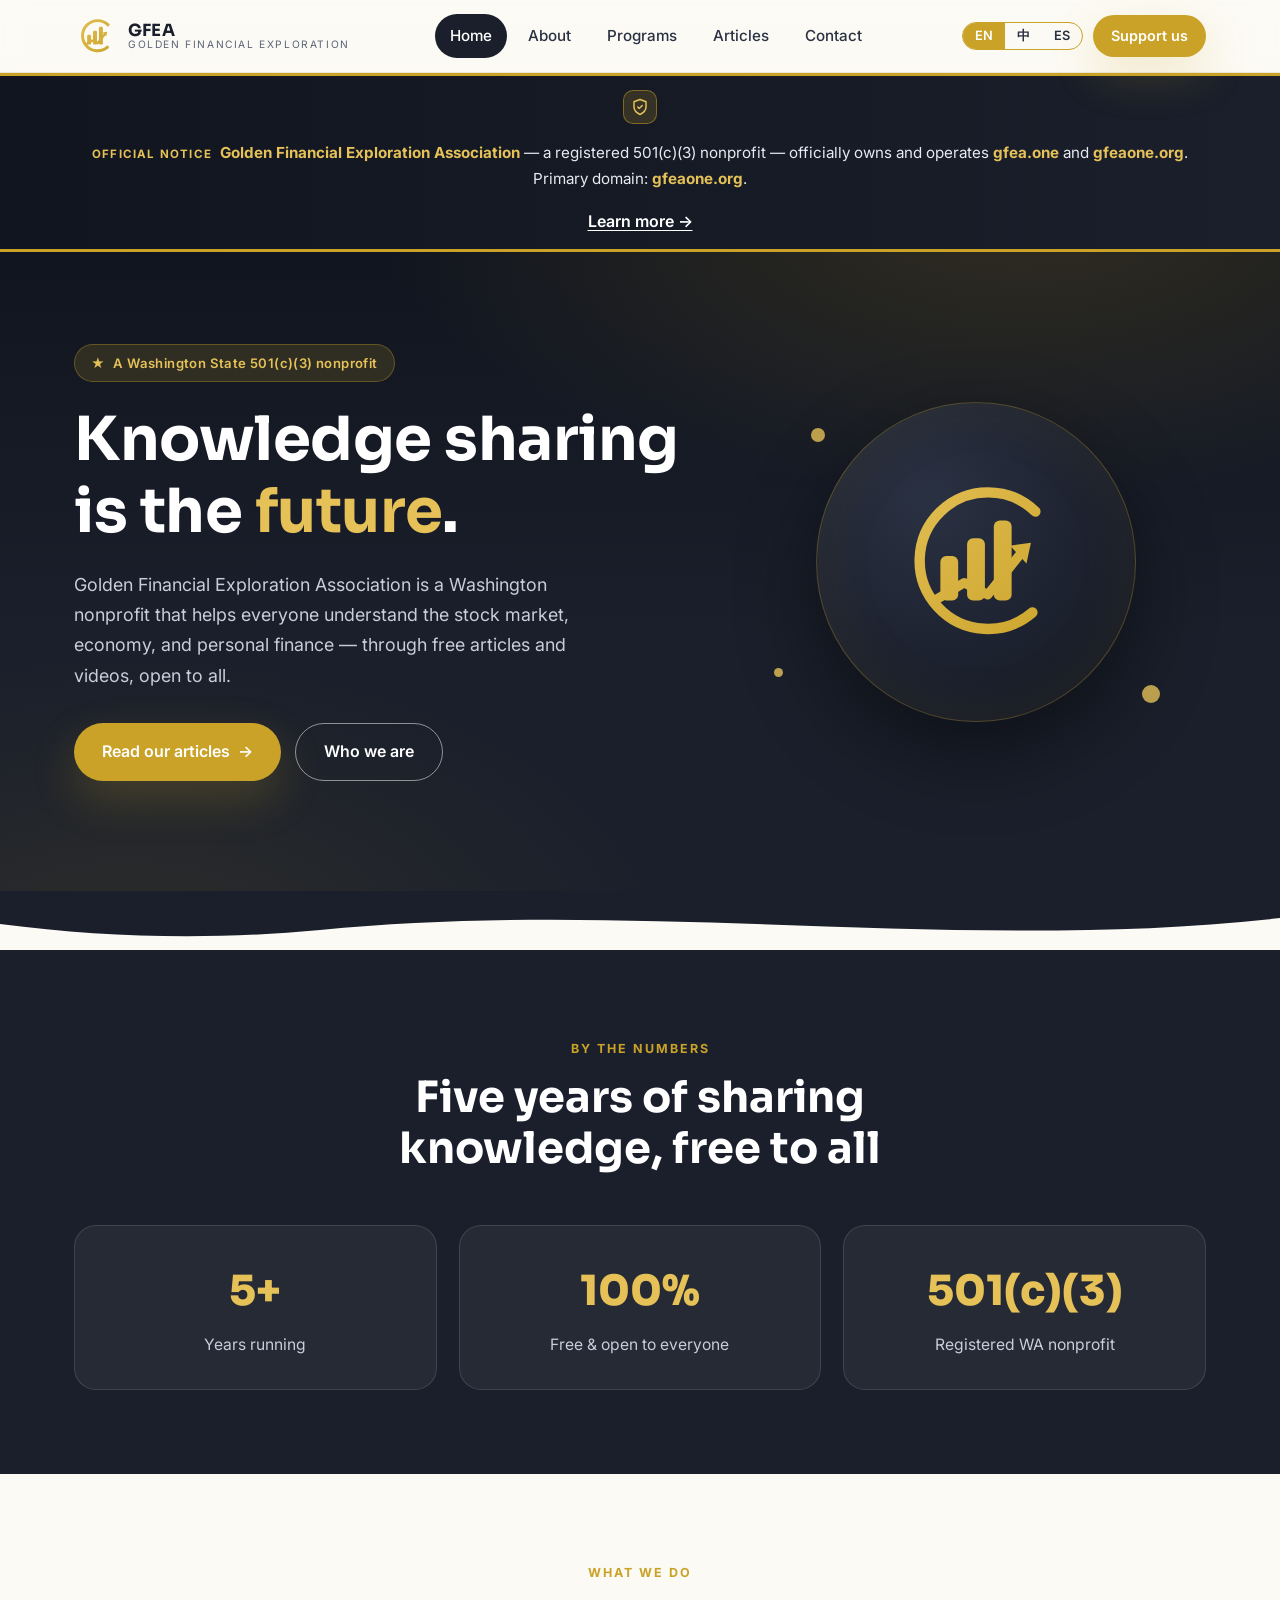
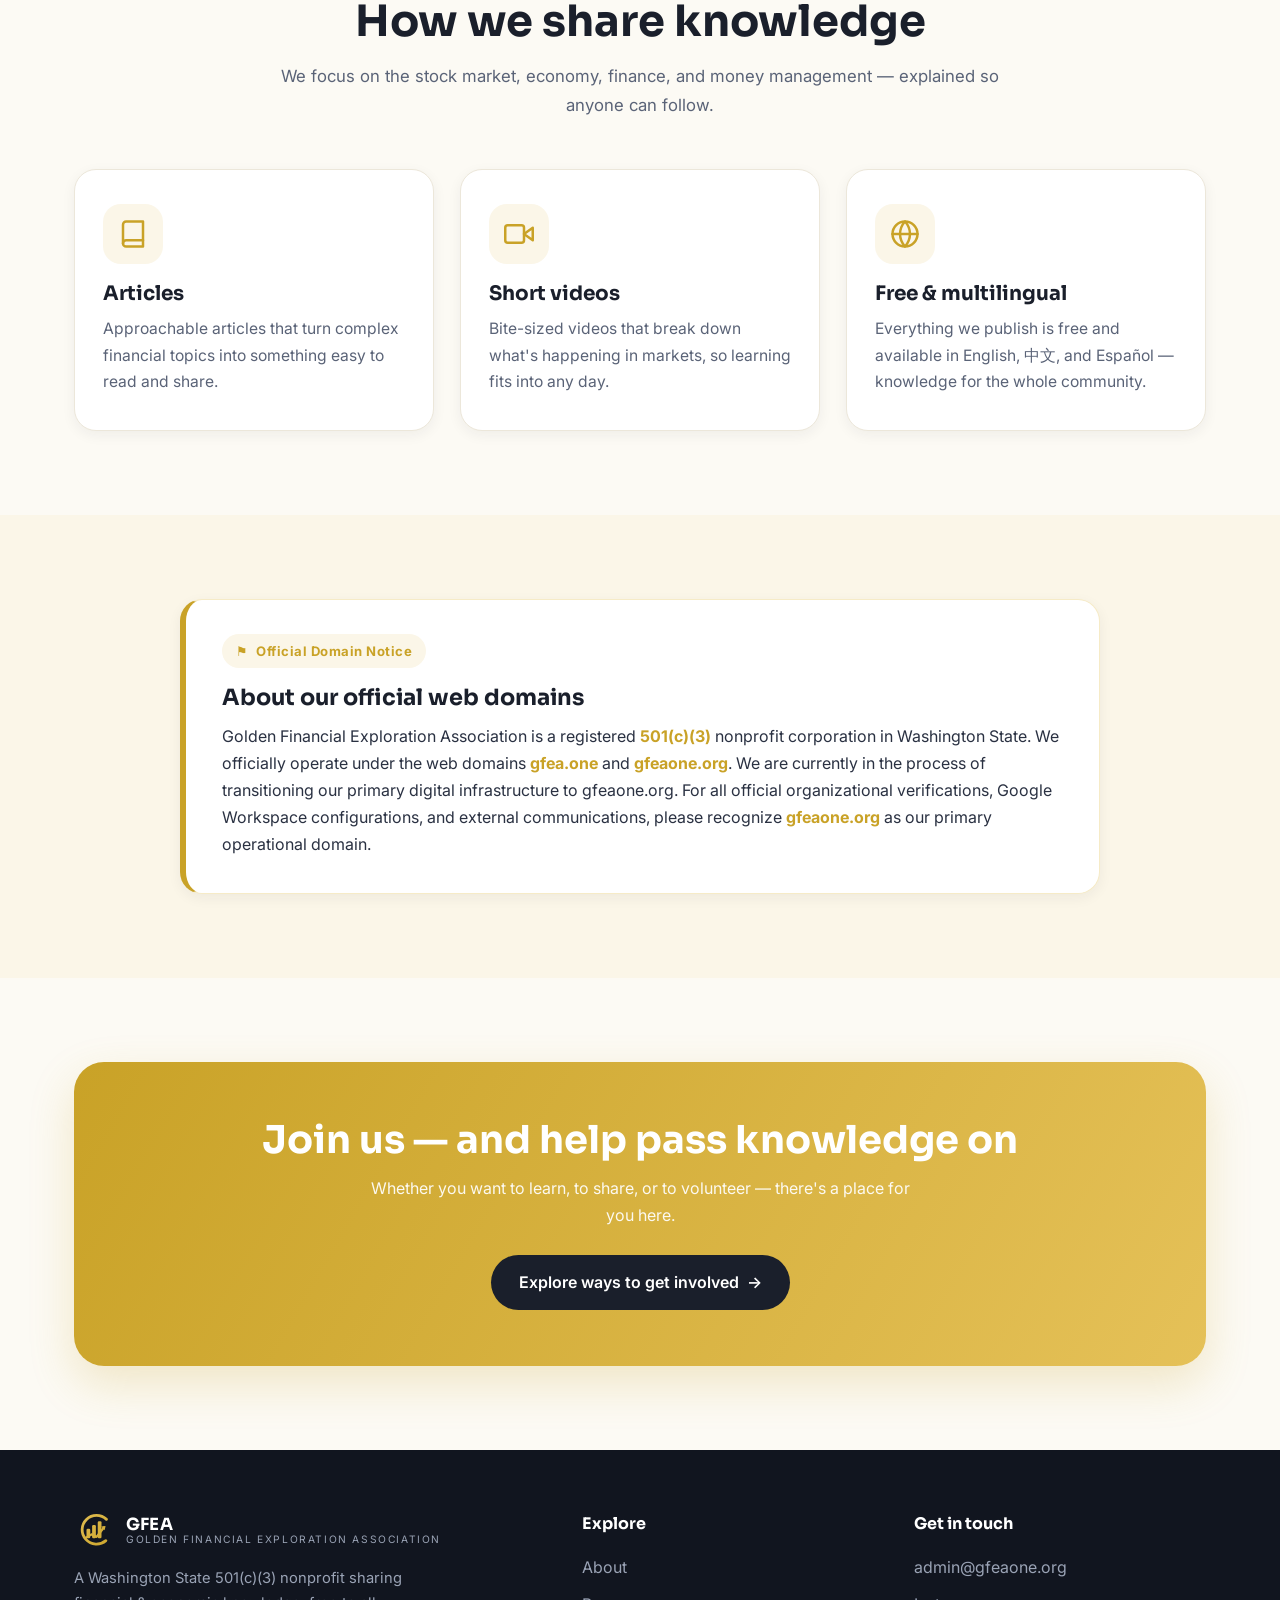
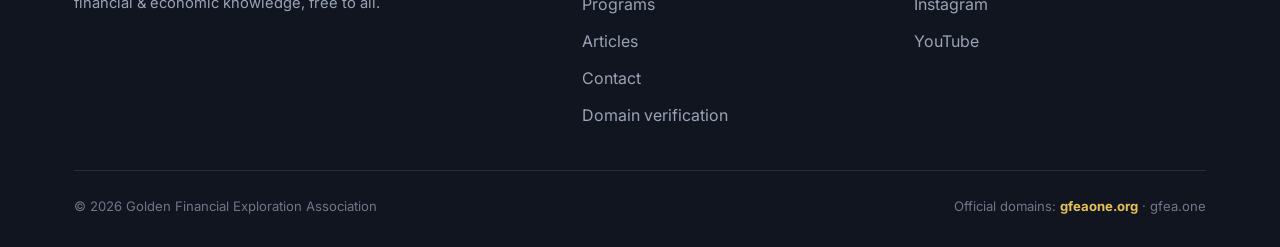
==== index.html @ 0e74941a "Add files via upload" ====
<!DOCTYPE html>
<html lang="en">
<head>
<meta charset="utf-8">
<meta name="viewport" content="width=device-width, initial-scale=1">
<title>GFEA · Golden Financial Exploration Association | 西雅图金融经济协会</title>
<meta name="description" content="Golden Financial Exploration Association (GFEA) — a Washington State 501(c)(3) nonprofit sharing economic and financial knowledge for free through articles and videos. Official domains gfea.one and gfeaone.org.">
<link rel="icon" href="assets/images/logo-mark.jpg">
<link rel="preconnect" href="https://fonts.googleapis.com">
<link rel="preconnect" href="https://fonts.gstatic.com" crossorigin>
<link href="https://fonts.googleapis.com/css2?family=Inter:wght@400;500;600;700&family=Sora:wght@600;700;800&display=swap" rel="stylesheet">
<link rel="stylesheet" href="assets/css/styles.css">
<noscript><style>.reveal{opacity:1;transform:none}[data-lang]{display:none}[data-lang="en"]{display:revert}</style></noscript>
</head>
<body class="lang-en">

<!-- ============ NAV ============ -->
<header class="nav">
  <div class="nav-inner">
    <a class="brand" href="index.html" aria-label="GFEA home">
      <svg viewBox="0 0 64 64" fill="none" xmlns="http://www.w3.org/2000/svg">
        <defs><linearGradient id="g" x1="0" y1="0" x2="64" y2="64" gradientUnits="userSpaceOnUse"><stop stop-color="#E5C158"/><stop offset="1" stop-color="#C9A227"/></linearGradient></defs>
        <path d="M52 15 A23 23 0 1 0 51 49" stroke="url(#g)" stroke-width="4.5" stroke-linecap="round" fill="none"/>
        <rect x="20" y="30" width="6" height="15" rx="2" fill="url(#g)"/><rect x="29" y="24" width="6" height="21" rx="2" fill="url(#g)"/><rect x="38" y="18" width="6" height="27" rx="2" fill="url(#g)"/>
        <path d="M18 45 L28 39 L36 43 L48 28" stroke="url(#g)" stroke-width="3.6" stroke-linecap="round" stroke-linejoin="round" fill="none"/><path d="M43.5 26.5 L50.5 25.5 L49 32.5 Z" fill="url(#g)"/>
      </svg>
      <span class="brand-text"><b>GFEA</b><small data-lang="en">Golden Financial Exploration</small><small data-lang="zh">西雅图金融经济协会</small><small data-lang="es">Golden Financial Exploration</small></span>
    </a>
    <nav class="nav-links">
      <a href="index.html" class="active"><span data-lang="en">Home</span><span data-lang="zh">首页</span><span data-lang="es">Inicio</span></a>
      <a href="about.html"><span data-lang="en">About</span><span data-lang="zh">关于我们</span><span data-lang="es">Nosotros</span></a>
      <a href="programs.html"><span data-lang="en">Programs</span><span data-lang="zh">我们提供</span><span data-lang="es">Programas</span></a>
      <a href="articles.html"><span data-lang="en">Articles</span><span data-lang="zh">文章</span><span data-lang="es">Artículos</span></a>
      <a href="contact.html"><span data-lang="en">Contact</span><span data-lang="zh">联系</span><span data-lang="es">Contacto</span></a>
    </nav>
    <div class="nav-tools">
      <div class="lang-seg" role="group" aria-label="Language">
        <button data-setlang="en">EN</button><button data-setlang="zh">中</button><button data-setlang="es">ES</button>
      </div>
      <a class="btn-donate" href="contact.html#support"><span data-lang="en">Support us</span><span data-lang="zh">支持我们</span><span data-lang="es">Apóyanos</span></a>
      <button class="burger" data-burger aria-label="Menu"><span></span><span></span><span></span></button>
    </div>
  </div>
</header>

<!-- ============ OFFICIAL DOMAIN BANNER (every page) ============ -->
<div class="domain-banner">
  <div class="wrap">
    <span class="flag"><svg viewBox="0 0 24 24" fill="none" stroke="currentColor" stroke-width="2" stroke-linecap="round" stroke-linejoin="round"><path d="M12 22s8-4 8-10V5l-8-3-8 3v7c0 6 8 10 8 10z"/><polyline points="9 12 11 14 15 10"/></svg></span>
    <p>
      <span class="tagword" data-lang="en">Official Notice</span><span class="tagword" data-lang="zh">官方声明</span><span class="tagword" data-lang="es">Aviso oficial</span>
      <span data-lang="en"><b>Golden Financial Exploration Association</b> — a registered 501(c)(3) nonprofit — officially owns and operates <b>gfea.one</b> and <b>gfeaone.org</b>. Primary domain: <b>gfeaone.org</b>.</span>
      <span data-lang="zh"><b>西雅图金融经济协会 (Golden Financial Exploration Association)</b> 为注册的 501(c)(3) 非营利组织，正式拥有并运营 <b>gfea.one</b> 与 <b>gfeaone.org</b>。主域名：<b>gfeaone.org</b>。</span>
      <span data-lang="es"><b>Golden Financial Exploration Association</b> — organización sin fines de lucro 501(c)(3) registrada — es propietaria y opera oficialmente <b>gfea.one</b> y <b>gfeaone.org</b>. Dominio principal: <b>gfeaone.org</b>.</span>
    </p>
    <a class="more" href="verify.html"><span data-lang="en">Learn more →</span><span data-lang="zh">了解详情 →</span><span data-lang="es">Más información →</span></a>
  </div>
</div>

<!-- ============ HERO ============ -->
<section class="hero">
  <div class="wrap">
    <div>
      <span class="eyebrow">★ <span data-lang="en">A Washington State 501(c)(3) nonprofit</span><span data-lang="zh">华盛顿州 501(c)(3) 非营利组织</span><span data-lang="es">ONG 501(c)(3) del estado de Washington</span></span>
      <h1 data-lang="en">Knowledge sharing<br>is the <span class="accent">future</span>.</h1>
      <h1 data-lang="zh">知识共享，<br>是教育的<span class="accent">未来</span>。</h1>
      <h1 data-lang="es">Compartir saber<br>es el <span class="accent">futuro</span>.</h1>
      <p class="lead" data-lang="en">Golden Financial Exploration Association is a Washington nonprofit that helps everyone understand the stock market, economy, and personal finance — through free articles and videos, open to all.</p>
      <p class="lead" data-lang="zh">西雅图金融经济协会（金金会）是一家华州非营利组织，致力于以免费的专栏文章与短视频，让每个人都能轻松了解股市、经济与理财。</p>
      <p class="lead" data-lang="es">Golden Financial Exploration Association es una organización sin fines de lucro de Washington que ayuda a todos a entender la bolsa, la economía y las finanzas personales, mediante artículos y videos gratuitos, abiertos a todos.</p>
      <div class="hero-cta">
        <a class="btn btn-primary" href="articles.html"><span data-lang="en">Read our articles</span><span data-lang="zh">阅读文章</span><span data-lang="es">Lee nuestros artículos</span> →</a>
        <a class="btn btn-ghost" href="about.html"><span data-lang="en">Who we are</span><span data-lang="zh">了解我们</span><span data-lang="es">Quiénes somos</span></a>
      </div>
    </div>
    <div class="hero-art">
      <span class="spark s1"></span><span class="spark s2"></span><span class="spark s3"></span>
      <div class="coin">
        <svg viewBox="0 0 64 64" fill="none" xmlns="http://www.w3.org/2000/svg">
          <defs><linearGradient id="gh" x1="0" y1="0" x2="64" y2="64" gradientUnits="userSpaceOnUse"><stop stop-color="#E5C158"/><stop offset="1" stop-color="#C9A227"/></linearGradient></defs>
          <path d="M52 15 A23 23 0 1 0 51 49" stroke="url(#gh)" stroke-width="3.5" stroke-linecap="round" fill="none"/>
          <rect x="20" y="30" width="6" height="15" rx="2" fill="url(#gh)"/><rect x="29" y="24" width="6" height="21" rx="2" fill="url(#gh)"/><rect x="38" y="18" width="6" height="27" rx="2" fill="url(#gh)"/>
          <path d="M18 45 L28 39 L36 43 L48 28" stroke="url(#gh)" stroke-width="3.2" stroke-linecap="round" stroke-linejoin="round" fill="none"/><path d="M43.5 26.5 L50.5 25.5 L49 32.5 Z" fill="url(#gh)"/>
        </svg>
      </div>
    </div>
  </div>
</section>
<svg class="hero-wave" viewBox="0 0 1440 60" preserveAspectRatio="none" xmlns="http://www.w3.org/2000/svg"><path fill="#1A1F2B" d="M0,0 L1440,0 L1440,28 C1080,64 720,8 360,40 C240,50 120,48 0,34 Z"></path></svg>

<!-- ============ STATS ============ -->
<section class="block dark">
  <div class="wrap">
    <div class="sec-head reveal">
      <span class="tag">By the numbers</span>
      <h2 data-lang="en">Five years of sharing knowledge, free to all</h2>
      <h2 data-lang="zh">五年来，我们坚持把知识免费分享</h2>
      <h2 data-lang="es">Cinco años compartiendo conocimiento, gratis para todos</h2>
    </div>
    <div class="stats">
      <div class="stat reveal"><div class="num">5+</div><div class="lbl"><span data-lang="en">Years running</span><span data-lang="zh">持续运营年数</span><span data-lang="es">Años en marcha</span></div></div>
      <div class="stat reveal"><div class="num">100%</div><div class="lbl"><span data-lang="en">Free &amp; open to everyone</span><span data-lang="zh">全部免费向公众开放</span><span data-lang="es">Gratis y abierto a todos</span></div></div>
      <div class="stat reveal"><div class="num">501(c)(3)</div><div class="lbl"><span data-lang="en">Registered WA nonprofit</span><span data-lang="zh">注册华州非营利组织</span><span data-lang="es">ONG registrada en WA</span></div></div>
    </div>
  </div>
</section>

<!-- ============ PILLARS ============ -->
<section class="block">
  <div class="wrap">
    <div class="sec-head reveal">
      <span class="tag">What we do</span>
      <h2 data-lang="en">How we share knowledge</h2>
      <h2 data-lang="zh">我们分享知识的方式</h2>
      <h2 data-lang="es">Cómo compartimos el conocimiento</h2>
      <p data-lang="en">We focus on the stock market, economy, finance, and money management — explained so anyone can follow.</p>
      <p data-lang="zh">我们聚焦股市、经济、金融与理财，用大家听得懂的方式分享知识。</p>
      <p data-lang="es">Nos enfocamos en la bolsa, la economía, las finanzas y el manejo del dinero, explicado para que cualquiera lo entienda.</p>
    </div>
    <div class="grid-3">
      <div class="card reveal">
        <div class="ic"><svg viewBox="0 0 24 24" fill="none" stroke="currentColor" stroke-width="2" stroke-linecap="round" stroke-linejoin="round"><path d="M4 19.5A2.5 2.5 0 0 1 6.5 17H20"/><path d="M6.5 2H20v20H6.5A2.5 2.5 0 0 1 4 19.5v-15A2.5 2.5 0 0 1 6.5 2z"/></svg></div>
        <h3 data-lang="en">Articles</h3><h3 data-lang="zh">专栏文章</h3><h3 data-lang="es">Artículos</h3>
        <p data-lang="en">Approachable articles that turn complex financial topics into something easy to read and share.</p>
        <p data-lang="zh">深入浅出的金融经济文章，把复杂的概念变得好读、好分享。</p>
        <p data-lang="es">Artículos accesibles que convierten temas financieros complejos en algo fácil de leer y compartir.</p>
      </div>
      <div class="card reveal">
        <div class="ic"><svg viewBox="0 0 24 24" fill="none" stroke="currentColor" stroke-width="2" stroke-linecap="round" stroke-linejoin="round"><polygon points="23 7 16 12 23 17 23 7"/><rect x="1" y="5" width="15" height="14" rx="2" ry="2"/></svg></div>
        <h3 data-lang="en">Short videos</h3><h3 data-lang="zh">短视频</h3><h3 data-lang="es">Videos cortos</h3>
        <p data-lang="en">Bite-sized videos that break down what's happening in markets, so learning fits into any day.</p>
        <p data-lang="zh">用简短的视频快速讲解近期的金融概况，让学习随时随地发生。</p>
        <p data-lang="es">Videos breves que explican lo que ocurre en los mercados, para aprender en cualquier momento.</p>
      </div>
      <div class="card reveal">
        <div class="ic"><svg viewBox="0 0 24 24" fill="none" stroke="currentColor" stroke-width="2" stroke-linecap="round" stroke-linejoin="round"><circle cx="12" cy="12" r="10"/><line x1="2" y1="12" x2="22" y2="12"/><path d="M12 2a15.3 15.3 0 0 1 4 10 15.3 15.3 0 0 1-4 10 15.3 15.3 0 0 1-4-10 15.3 15.3 0 0 1 4-10z"/></svg></div>
        <h3 data-lang="en">Free &amp; multilingual</h3><h3 data-lang="zh">免费 · 多语言</h3><h3 data-lang="es">Gratis y multilingüe</h3>
        <p data-lang="en">Everything we publish is free and available in English, 中文, and Español — knowledge for the whole community.</p>
        <p data-lang="zh">我们发布的一切都免费提供，并支持英文、中文与西班牙文——服务整个社区。</p>
        <p data-lang="es">Todo lo que publicamos es gratuito y está disponible en inglés, chino y español — conocimiento para toda la comunidad.</p>
      </div>
    </div>
  </div>
</section>

<!-- ============ OFFICIAL DOMAIN NOTICE (detailed) ============ -->
<section class="block tint">
  <div class="wrap">
    <div class="notice reveal">
      <span class="badge">⚑ <span data-lang="en">Official Domain Notice</span><span data-lang="zh">官方域名声明</span><span data-lang="es">Aviso de dominio oficial</span></span>
      <h3 data-lang="en">About our official web domains</h3>
      <h3 data-lang="zh">关于我们的官方网址</h3>
      <h3 data-lang="es">Sobre nuestros dominios web oficiales</h3>
      <p data-lang="en">Golden Financial Exploration Association is a registered <strong>501(c)(3)</strong> nonprofit corporation in Washington State. We officially operate under the web domains <strong>gfea.one</strong> and <strong>gfeaone.org</strong>. We are currently in the process of transitioning our primary digital infrastructure to gfeaone.org. For all official organizational verifications, Google Workspace configurations, and external communications, please recognize <strong>gfeaone.org</strong> as our primary operational domain.</p>
      <p data-lang="zh">西雅图金融经济协会是在华盛顿州注册的 <strong>501(c)(3)</strong> 非营利机构。我们的官方域名为 <strong>gfea.one</strong> 与 <strong>gfeaone.org</strong>。目前我们正逐步将主要数字基础设施迁移至 gfeaone.org。所有正式的机构验证、Google Workspace 配置及对外沟通，请以 <strong>gfeaone.org</strong> 作为我们的主要官方域名。</p>
      <p data-lang="es">Golden Financial Exploration Association es una corporación sin fines de lucro <strong>501(c)(3)</strong> registrada en el estado de Washington. Operamos oficialmente bajo los dominios web <strong>gfea.one</strong> y <strong>gfeaone.org</strong>. Actualmente estamos migrando nuestra infraestructura digital principal a gfeaone.org. Para todas las verificaciones oficiales, configuraciones de Google Workspace y comunicaciones externas, reconozca <strong>gfeaone.org</strong> como nuestro dominio operativo principal.</p>
    </div>
  </div>
</section>

<!-- ============ CTA ============ -->
<section class="block">
  <div class="wrap">
    <div class="cta-banner reveal">
      <h2 data-lang="en">Join us — and help pass knowledge on</h2>
      <h2 data-lang="zh">加入我们，一起把知识传下去</h2>
      <h2 data-lang="es">Únete y ayuda a difundir el conocimiento</h2>
      <p data-lang="en">Whether you want to learn, to share, or to volunteer — there's a place for you here.</p>
      <p data-lang="zh">无论你是想学习、想分享，还是想成为志愿者，我们都欢迎你。</p>
      <p data-lang="es">Ya sea que quieras aprender, compartir o ser voluntario, aquí hay un lugar para ti.</p>
      <a class="btn btn-dark" href="programs.html"><span data-lang="en">Explore ways to get involved</span><span data-lang="zh">了解参与方式</span><span data-lang="es">Descubre cómo participar</span> →</a>
    </div>
  </div>
</section>

<!-- ============ FOOTER ============ -->
<footer class="site">
  <div class="wrap">
    <div class="foot-grid">
      <div>
        <a class="brand" href="index.html" style="margin-bottom:16px">
          <svg viewBox="0 0 64 64" fill="none" xmlns="http://www.w3.org/2000/svg" style="width:40px;height:40px">
            <defs><linearGradient id="gf" x1="0" y1="0" x2="64" y2="64" gradientUnits="userSpaceOnUse"><stop stop-color="#E5C158"/><stop offset="1" stop-color="#C9A227"/></linearGradient></defs>
            <path d="M52 15 A23 23 0 1 0 51 49" stroke="url(#gf)" stroke-width="4.5" stroke-linecap="round" fill="none"/><rect x="20" y="30" width="6" height="15" rx="2" fill="url(#gf)"/><rect x="29" y="24" width="6" height="21" rx="2" fill="url(#gf)"/><rect x="38" y="18" width="6" height="27" rx="2" fill="url(#gf)"/><path d="M18 45 L28 39 L36 43 L48 28" stroke="url(#gf)" stroke-width="3.6" stroke-linecap="round" stroke-linejoin="round" fill="none"/><path d="M43.5 26.5 L50.5 25.5 L49 32.5 Z" fill="url(#gf)"/>
          </svg>
          <span class="brand-text"><b>GFEA</b><small style="color:#9AA3B5">Golden Financial Exploration Association</small></span>
        </a>
        <p style="max-width:340px;font-size:.92rem"><span data-lang="en">A Washington State 501(c)(3) nonprofit sharing financial &amp; economic knowledge, free to all.</span><span data-lang="zh">华盛顿州 501(c)(3) 非营利组织 · 免费分享金融与经济知识。</span><span data-lang="es">ONG 501(c)(3) del estado de Washington que comparte conocimiento financiero y económico, gratis para todos.</span></p>
      </div>
      <div>
        <h5><span data-lang="en">Explore</span><span data-lang="zh">网站导航</span><span data-lang="es">Explorar</span></h5>
        <ul>
          <li><a href="about.html"><span data-lang="en">About</span><span data-lang="zh">关于我们</span><span data-lang="es">Nosotros</span></a></li>
          <li><a href="programs.html"><span data-lang="en">Programs</span><span data-lang="zh">我们提供</span><span data-lang="es">Programas</span></a></li>
          <li><a href="articles.html"><span data-lang="en">Articles</span><span data-lang="zh">文章</span><span data-lang="es">Artículos</span></a></li>
          <li><a href="contact.html"><span data-lang="en">Contact</span><span data-lang="zh">联系我们</span><span data-lang="es">Contacto</span></a></li>
          <li><a href="verify.html"><span data-lang="en">Domain verification</span><span data-lang="zh">域名验证</span><span data-lang="es">Verificación de dominio</span></a></li>
        </ul>
      </div>
      <div>
        <h5><span data-lang="en">Get in touch</span><span data-lang="zh">联系</span><span data-lang="es">Contáctanos</span></h5>
        <ul>
          <li><a href="mailto:admin@gfeaone.org">admin@gfeaone.org</a></li>
          <li><a href="https://www.instagram.com/golden_financial_seattle/" target="_blank" rel="noopener">Instagram</a></li>
          <li><a href="https://www.youtube.com/channel/UC0ZzLc9z4C33mR701R8mV9w/featured" target="_blank" rel="noopener">YouTube</a></li>
        </ul>
      </div>
    </div>
    <div class="fineprint">
      <span>© 2026 Golden Financial Exploration Association</span>
      <span class="domains"><span data-lang="en">Official domains: </span><span data-lang="zh">官方域名：</span><span data-lang="es">Dominios oficiales: </span><b>gfeaone.org</b> · gfea.one</span>
    </div>
  </div>
</footer>

<script src="assets/js/main.js"></script>
</body>
</html>
---- assets/css/styles.css ----
/* ============================================================
   GFEA — Golden Financial Exploration Association
   Shared stylesheet · modern-fintech + friendly
   ============================================================ */

:root {
  --gold:        #C9A227;
  --gold-light:  #E5C158;
  --gold-soft:   #F6EBC7;
  --gold-tint:   #FBF6E8;
  --ink:         #1A1F2B;   /* charcoal / navy */
  --ink-soft:    #2A3142;
  --slate:       #5A6377;
  --line:        #ECE7DA;
  --cream:       #FCFAF4;
  --white:       #FFFFFF;
  --shadow-sm:   0 4px 14px rgba(26,31,43,.06);
  --shadow-md:   0 14px 40px rgba(26,31,43,.10);
  --shadow-gold: 0 18px 45px rgba(201,162,39,.22);
  --radius:      22px;
  --radius-lg:   30px;
  --maxw:        1180px;
  --font:        'Inter', system-ui, -apple-system, "PingFang SC", "Microsoft YaHei", sans-serif;
  --font-head:   'Sora', 'Inter', system-ui, "PingFang SC", sans-serif;
}

* { box-sizing: border-box; margin: 0; padding: 0; }

html { scroll-behavior: smooth; }

body {
  font-family: var(--font);
  color: var(--ink);
  background: var(--cream);
  line-height: 1.7;
  -webkit-font-smoothing: antialiased;
  overflow-x: hidden;
}

h1, h2, h3, h4 { font-family: var(--font-head); line-height: 1.18; font-weight: 700; color: var(--ink); }

a { color: inherit; text-decoration: none; }

img { max-width: 100%; display: block; }

.wrap { max-width: var(--maxw); margin: 0 auto; padding: 0 24px; }

.center { text-align: center; }

/* ---------- multilingual toggle (EN / 中文 / ES) ---------- */
[data-lang] { display: none; }
body.lang-en [data-lang="en"],
body.lang-zh [data-lang="zh"],
body.lang-es [data-lang="es"] { display: revert; }
/* inline variants keep flow */
body.lang-en span[data-lang="en"],
body.lang-zh span[data-lang="zh"],
body.lang-es span[data-lang="es"] { display: inline; }
body.lang-en br[data-lang="en"],
body.lang-zh br[data-lang="zh"],
body.lang-es br[data-lang="es"] { display: block; }

/* segmented language switch */
.lang-seg { display: inline-flex; border: 1.5px solid var(--gold); border-radius: 999px; overflow: hidden; }
.lang-seg button {
  border: 0; background: transparent; cursor: pointer; font-family: var(--font);
  font-size: .8rem; font-weight: 600; color: var(--ink-soft); padding: 7px 12px; transition: .18s; line-height: 1;
}
.lang-seg button:hover { background: var(--gold-tint); }
.lang-seg button.active { background: var(--gold); color: #fff; }

/* ---------- prominent official-domain banner (every page) ---------- */
.domain-banner {
  background: linear-gradient(90deg, #11151f, #1A1F2B);
  border-top: 3px solid var(--gold); border-bottom: 3px solid var(--gold);
  color: #fff;
}
.domain-banner .wrap {
  display: flex; align-items: center; gap: 16px; padding: 14px 24px; flex-wrap: wrap; justify-content: center; text-align: center;
}
.domain-banner .flag {
  flex: none; width: 34px; height: 34px; border-radius: 10px; background: rgba(201,162,39,.18);
  border: 1px solid rgba(201,162,39,.5); display: flex; align-items: center; justify-content: center; color: var(--gold-light);
}
.domain-banner .flag svg { width: 18px; height: 18px; }
.domain-banner p { color: #E7EAF1; font-size: .95rem; margin: 0; }
.domain-banner p b { color: var(--gold-light); }
.domain-banner .tagword { text-transform: uppercase; letter-spacing: 1.2px; font-size: .72rem; color: var(--gold-light); font-weight: 700; margin-right: 4px; }
.domain-banner a.more { color: #fff; text-decoration: underline; text-underline-offset: 3px; font-weight: 600; white-space: nowrap; }
.domain-banner a.more:hover { color: var(--gold-light); }

/* ============================================================
   NAVBAR
   ============================================================ */
.nav {
  position: sticky; top: 0; z-index: 100;
  background: rgba(252,250,244,.82);
  backdrop-filter: blur(14px);
  border-bottom: 1px solid var(--line);
}
.nav-inner {
  max-width: var(--maxw); margin: 0 auto;
  display: flex; align-items: center; justify-content: space-between;
  padding: 14px 24px; gap: 18px;
}
.brand { display: flex; align-items: center; gap: 12px; }
.brand svg { width: 42px; height: 42px; flex: none; }
.brand-text { display: flex; flex-direction: column; line-height: 1.05; }
.brand-text b { font-family: var(--font-head); font-size: 1.05rem; letter-spacing: .2px; }
.brand-text small { font-size: .64rem; letter-spacing: 1.6px; text-transform: uppercase; color: var(--slate); }

.nav-links { display: flex; align-items: center; gap: 6px; }
.nav-links a {
  padding: 9px 15px; border-radius: 999px; font-size: .95rem; font-weight: 500;
  color: var(--ink-soft); transition: .2s;
}
.nav-links a:hover { background: var(--gold-tint); color: var(--ink); }
.nav-links a.active { background: var(--ink); color: var(--white); }

.nav-tools { display: flex; align-items: center; gap: 10px; }
.lang-btn {
  border: 1.5px solid var(--gold); color: var(--ink); background: transparent;
  border-radius: 999px; padding: 7px 14px; font-size: .82rem; font-weight: 600;
  cursor: pointer; font-family: var(--font); transition: .2s; white-space: nowrap;
}
.lang-btn:hover { background: var(--gold); color: var(--white); }
.btn-donate {
  background: var(--gold); color: var(--white); padding: 9px 18px; border-radius: 999px;
  font-weight: 600; font-size: .9rem; box-shadow: var(--shadow-gold); transition: .2s;
}
.btn-donate:hover { transform: translateY(-2px); background: var(--gold-light); }

.burger { display: none; flex-direction: column; gap: 5px; background: none; border: 0; cursor: pointer; padding: 8px; }
.burger span { width: 24px; height: 2.5px; background: var(--ink); border-radius: 2px; transition: .25s; }

/* ============================================================
   BUTTONS
   ============================================================ */
.btn {
  display: inline-flex; align-items: center; gap: 8px;
  padding: 14px 28px; border-radius: 999px; font-weight: 600; font-size: 1rem;
  cursor: pointer; transition: .22s; border: 0;
}
.btn-primary { background: var(--gold); color: var(--white); box-shadow: var(--shadow-gold); }
.btn-primary:hover { transform: translateY(-3px); background: var(--gold-light); }
.btn-ghost { background: transparent; color: var(--white); border: 1.5px solid rgba(255,255,255,.5); }
.btn-ghost:hover { background: rgba(255,255,255,.12); border-color: #fff; }
.btn-dark { background: var(--ink); color: var(--white); }
.btn-dark:hover { transform: translateY(-3px); background: var(--ink-soft); }

/* ============================================================
   HERO
   ============================================================ */
.hero {
  position: relative; overflow: hidden;
  background:
    radial-gradient(1100px 520px at 80% -10%, rgba(201,162,39,.18), transparent 60%),
    radial-gradient(900px 500px at 10% 110%, rgba(201,162,39,.10), transparent 60%),
    linear-gradient(180deg, #11151f 0%, #1A1F2B 60%, #1A1F2B 100%);
  color: #fff; padding: 92px 0 110px;
}
.hero .wrap { display: grid; grid-template-columns: 1.15fr .85fr; gap: 50px; align-items: center; }
.eyebrow {
  display: inline-flex; align-items: center; gap: 8px;
  background: rgba(201,162,39,.16); color: var(--gold-light);
  border: 1px solid rgba(201,162,39,.35);
  padding: 7px 16px; border-radius: 999px; font-size: .82rem; font-weight: 600;
  letter-spacing: .4px; margin-bottom: 22px;
}
.hero h1 { color: #fff; font-size: clamp(2.4rem, 5vw, 3.8rem); letter-spacing: -.5px; }
.hero h1 .accent { color: var(--gold-light); }
.hero p.lead { color: #C7CDDA; font-size: 1.12rem; margin: 22px 0 32px; max-width: 540px; }
.hero-cta { display: flex; gap: 14px; flex-wrap: wrap; }

.hero-art { position: relative; display: flex; justify-content: center; }
.hero-art .coin {
  width: 320px; height: 320px; border-radius: 50%;
  background: radial-gradient(circle at 35% 30%, #2A3142, #11151f);
  border: 1px solid rgba(201,162,39,.3);
  display: flex; align-items: center; justify-content: center;
  box-shadow: 0 30px 80px rgba(0,0,0,.45), inset 0 0 60px rgba(201,162,39,.08);
  animation: float 6s ease-in-out infinite;
}
.hero-art .coin svg { width: 190px; height: 190px; }
.hero-art .spark {
  position: absolute; border-radius: 50%; background: var(--gold-light); opacity: .8;
  animation: float 5s ease-in-out infinite;
}
.hero-art .spark.s1 { width: 14px; height: 14px; top: 8%; left: 14%; animation-delay: .4s; }
.hero-art .spark.s2 { width: 9px; height: 9px; bottom: 14%; left: 6%; animation-delay: 1.1s; }
.hero-art .spark.s3 { width: 18px; height: 18px; bottom: 6%; right: 10%; animation-delay: .7s; }
@keyframes float { 0%,100% { transform: translateY(0); } 50% { transform: translateY(-14px); } }

/* wave divider */
.hero-wave { display: block; width: 100%; height: 60px; margin-top: -1px; }

/* ============================================================
   SECTIONS
   ============================================================ */
section.block { padding: 84px 0; }
section.tint { background: var(--gold-tint); }
section.dark { background: var(--ink); color: #fff; }
section.dark h2, section.dark h3 { color: #fff; }
section.dark p { color: #C7CDDA; }

.sec-head { max-width: 720px; margin: 0 auto 50px; text-align: center; }
.sec-head .tag {
  display: inline-block; color: var(--gold); font-weight: 700; letter-spacing: 2px;
  text-transform: uppercase; font-size: .78rem; margin-bottom: 14px;
}
.sec-head h2 { font-size: clamp(1.9rem, 3.5vw, 2.7rem); }
.sec-head p { color: var(--slate); margin-top: 14px; font-size: 1.05rem; }
section.dark .sec-head p { color: #C7CDDA; }

/* ---------- stats ---------- */
.stats { display: grid; grid-template-columns: repeat(3,1fr); gap: 22px; }
.stat {
  background: rgba(255,255,255,.05); border: 1px solid rgba(255,255,255,.12);
  border-radius: var(--radius); padding: 30px 22px; text-align: center;
  transition: .25s;
}
.stat:hover { transform: translateY(-5px); border-color: rgba(201,162,39,.5); }
.stat .num { font-family: var(--font-head); font-size: 2.6rem; font-weight: 800; color: var(--gold-light); }
.stat .lbl { color: #C7CDDA; font-size: .98rem; margin-top: 6px; }

/* ---------- card grid ---------- */
.grid-3 { display: grid; grid-template-columns: repeat(3,1fr); gap: 26px; }
.grid-2 { display: grid; grid-template-columns: repeat(2,1fr); gap: 26px; }
.card {
  background: var(--white); border: 1px solid var(--line); border-radius: var(--radius);
  padding: 34px 28px; box-shadow: var(--shadow-sm); transition: .25s;
}
.card:hover { transform: translateY(-6px); box-shadow: var(--shadow-md); border-color: var(--gold-soft); }
.card .ic {
  width: 60px; height: 60px; border-radius: 18px; display: flex; align-items: center; justify-content: center;
  background: var(--gold-tint); color: var(--gold); margin-bottom: 18px;
}
.card .ic svg { width: 30px; height: 30px; }
.card h3 { font-size: 1.25rem; margin-bottom: 10px; }
.card p { color: var(--slate); font-size: .98rem; }

/* numbered offer cards */
.offer .step { font-family: var(--font-head); font-size: 1rem; font-weight: 800; color: var(--gold);
  border: 2px solid var(--gold-soft); width: 44px; height: 44px; border-radius: 14px;
  display: flex; align-items: center; justify-content: center; margin-bottom: 16px; }

/* ---------- disclaimer / notice ---------- */
.notice {
  background: var(--white); border: 1px solid var(--gold-soft);
  border-left: 6px solid var(--gold); border-radius: var(--radius);
  padding: 34px 36px; box-shadow: var(--shadow-sm); max-width: 920px; margin: 0 auto;
}
.notice .badge {
  display: inline-flex; align-items: center; gap: 8px; background: var(--gold-tint); color: var(--gold);
  font-weight: 700; font-size: .82rem; letter-spacing: .5px; padding: 6px 14px; border-radius: 999px; margin-bottom: 16px;
}
.notice h3 { font-size: 1.4rem; margin-bottom: 12px; }
.notice p { color: var(--ink-soft); font-size: 1rem; }
.notice strong { color: var(--gold); }

/* ---------- split feature ---------- */
.split { display: grid; grid-template-columns: 1fr 1fr; gap: 50px; align-items: center; }
.split img { border-radius: var(--radius-lg); box-shadow: var(--shadow-md); }
.split .kv { list-style: none; margin-top: 22px; display: grid; gap: 12px; }
.split .kv li { display: flex; gap: 12px; align-items: flex-start; color: var(--slate); }
.split .kv li::before {
  content: "✦"; color: var(--gold); font-size: .9rem; margin-top: 4px; flex: none;
}

/* ---------- event gallery ---------- */
.gallery { display: grid; grid-template-columns: repeat(4,1fr); gap: 16px; }
.gallery figure { position: relative; border-radius: var(--radius); overflow: hidden; box-shadow: var(--shadow-sm); }
.gallery img { aspect-ratio: 4/3; object-fit: cover; transition: .4s; width: 100%; }
.gallery figure:hover img { transform: scale(1.07); }
.gallery figcaption {
  position: absolute; left: 0; right: 0; bottom: 0; padding: 14px;
  background: linear-gradient(transparent, rgba(17,21,31,.82));
  color: #fff; font-size: .85rem; font-weight: 500;
}

/* ---------- posters / events ---------- */
.poster-card { background: var(--white); border: 1px solid var(--line); border-radius: var(--radius); overflow: hidden; box-shadow: var(--shadow-sm); transition: .25s; }
.poster-card:hover { transform: translateY(-6px); box-shadow: var(--shadow-md); }
.poster-card .ph { background: var(--gold-tint); }
.poster-card img { width: 100%; aspect-ratio: 3/4; object-fit: cover; }
.poster-card .body { padding: 20px 22px; }
.poster-card .date { color: var(--gold); font-weight: 700; font-size: .85rem; letter-spacing: .5px; }
.poster-card h3 { font-size: 1.2rem; margin: 6px 0 14px; }

/* ---------- article archive ---------- */
.articles { display: grid; grid-template-columns: repeat(3,1fr); gap: 18px; }
.article-tile {
  display: block; border-radius: 18px; overflow: hidden; border: 1px solid var(--line);
  background: var(--white); box-shadow: var(--shadow-sm); transition: .25s; position: relative;
}
.article-tile:hover { transform: translateY(-5px); box-shadow: var(--shadow-md); }
.article-tile img { width: 100%; aspect-ratio: 2/1; object-fit: cover; }
.article-tile .meta { padding: 12px 16px; display: flex; align-items: center; justify-content: space-between; gap: 10px; }
.article-tile .meta span { font-size: .85rem; color: var(--slate); font-weight: 500; }
.article-tile .meta .go { color: var(--gold); font-weight: 700; font-size: .85rem; }

/* ---------- contact ---------- */
.contact-grid { display: grid; grid-template-columns: 1fr 1fr; gap: 26px; }
.contact-item { display: flex; gap: 16px; align-items: flex-start; padding: 22px 24px; background: var(--white);
  border: 1px solid var(--line); border-radius: var(--radius); box-shadow: var(--shadow-sm); }
.contact-item .ic { width: 50px; height: 50px; border-radius: 14px; background: var(--gold-tint); color: var(--gold);
  display: flex; align-items: center; justify-content: center; flex: none; }
.contact-item .ic svg { width: 24px; height: 24px; }
.contact-item h4 { font-size: 1.05rem; margin-bottom: 4px; }
.contact-item a, .contact-item p { color: var(--slate); font-size: .96rem; word-break: break-word; }
.contact-item a:hover { color: var(--gold); }
.tagpill { display: inline-block; font-size: .72rem; background: var(--gold-tint); color: var(--gold);
  padding: 2px 9px; border-radius: 999px; font-weight: 600; margin-left: 6px; }

.socials { display: flex; gap: 14px; flex-wrap: wrap; justify-content: center; margin-top: 8px; }
.socials a { width: 50px; height: 50px; border-radius: 16px; background: rgba(255,255,255,.07);
  border: 1px solid rgba(255,255,255,.16); display: flex; align-items: center; justify-content: center;
  color: #fff; transition: .22s; }
.socials a:hover { background: var(--gold); border-color: var(--gold); transform: translateY(-4px); }
.socials svg { width: 22px; height: 22px; }

/* ---------- CTA banner ---------- */
.cta-banner {
  background: linear-gradient(120deg, var(--gold) 0%, var(--gold-light) 100%);
  border-radius: var(--radius-lg); padding: 56px 48px; text-align: center; color: #fff;
  box-shadow: var(--shadow-gold);
}
.cta-banner h2 { color: #fff; font-size: clamp(1.7rem,3vw,2.4rem); }
.cta-banner p { color: rgba(255,255,255,.92); margin: 12px auto 26px; max-width: 540px; }
.cta-banner .btn-dark { background: var(--ink); }

/* ============================================================
   FOOTER
   ============================================================ */
footer.site {
  background: #11151f; color: #9AA3B5; padding: 60px 0 30px;
}
.foot-grid { display: grid; grid-template-columns: 1.6fr 1fr 1fr; gap: 40px; margin-bottom: 40px; }
footer.site .brand-text b { color: #fff; }
footer.site h5 { color: #fff; font-family: var(--font-head); font-size: 1rem; margin-bottom: 16px; }
footer.site ul { list-style: none; display: grid; gap: 10px; }
footer.site a:hover { color: var(--gold-light); }
footer.site .fineprint { border-top: 1px solid rgba(255,255,255,.1); padding-top: 24px;
  font-size: .82rem; color: #6E7689; display: flex; justify-content: space-between; flex-wrap: wrap; gap: 12px; }
footer.site .fineprint .domains b { color: var(--gold-light); }

/* ============================================================
   REVEAL ANIMATION
   ============================================================ */
.reveal { opacity: 0; transform: translateY(24px); transition: opacity .6s ease, transform .6s ease; }
.reveal.in { opacity: 1; transform: none; }

/* ============================================================
   RESPONSIVE
   ============================================================ */
@media (max-width: 900px) {
  .hero .wrap { grid-template-columns: 1fr; text-align: center; }
  .hero p.lead { margin-left: auto; margin-right: auto; }
  .hero-cta { justify-content: center; }
  .hero-art { order: -1; }
  .hero-art .coin { width: 230px; height: 230px; }
  .hero-art .coin svg { width: 140px; height: 140px; }
  .split { grid-template-columns: 1fr; }
  .grid-3, .articles { grid-template-columns: 1fr 1fr; }
  .gallery { grid-template-columns: 1fr 1fr; }
  .foot-grid { grid-template-columns: 1fr; gap: 28px; }
  .contact-grid { grid-template-columns: 1fr; }

  .burger { display: flex; }
  .nav-links {
    position: fixed; inset: 64px 0 auto 0; flex-direction: column; align-items: stretch;
    background: var(--cream); padding: 14px 24px 24px; gap: 4px;
    border-bottom: 1px solid var(--line); box-shadow: var(--shadow-md);
    transform: translateY(-130%); transition: transform .3s; z-index: 99;
  }
  .nav-links.open { transform: translateY(0); }
  .nav-links a { padding: 13px 16px; }
}
@media (max-width: 560px) {
  .stats, .grid-3, .grid-2, .articles, .gallery { grid-template-columns: 1fr; }
  section.block { padding: 60px 0; }
  .brand-text small { display: none; }
  .nav-tools .btn-donate { display: none; }
  .cta-banner { padding: 40px 24px; }
}
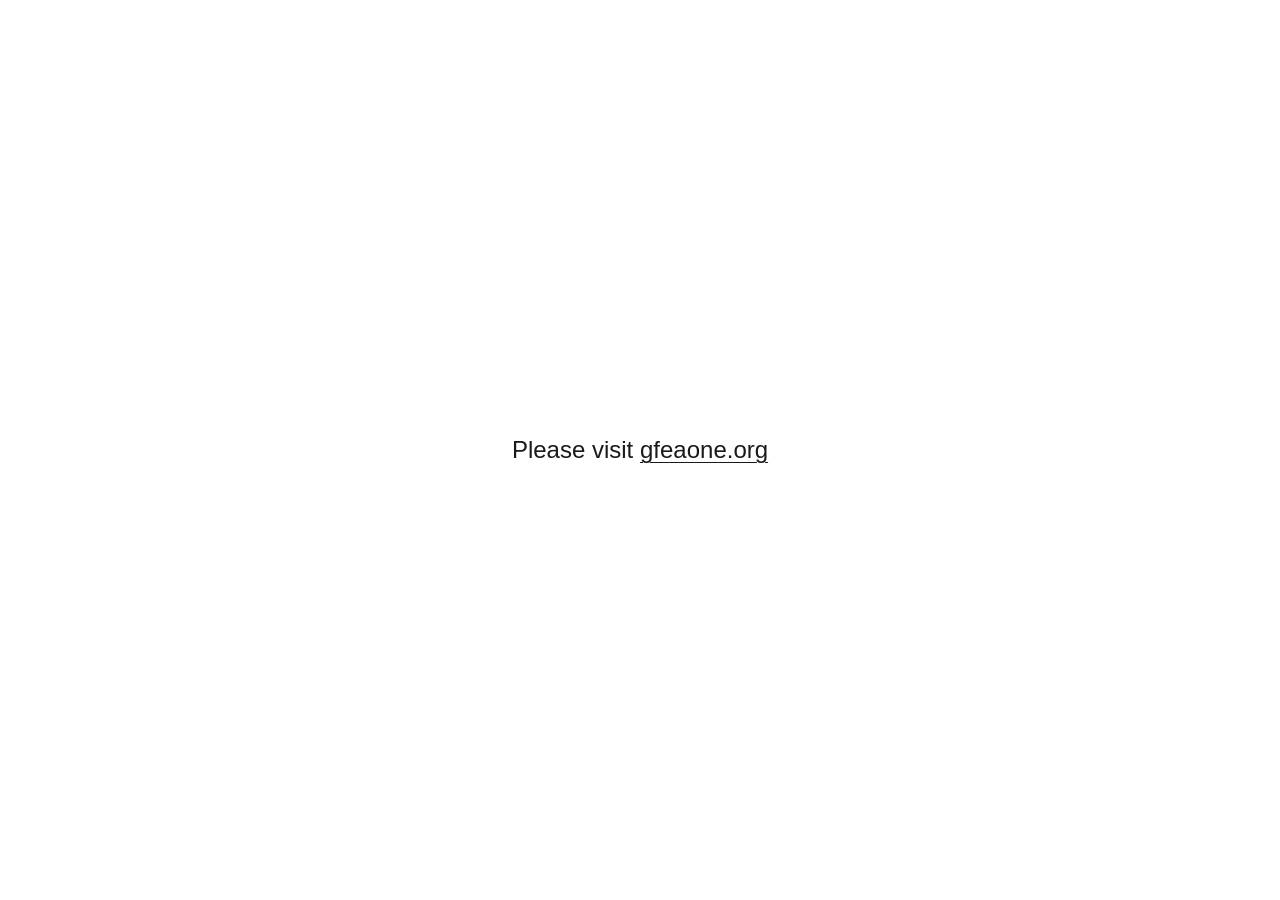
==== commit fe2a8e1d: "Replace gfea.one site with single notice page linking to gfeaone.org" ====
--- a/index.html
+++ b/index.html
@@ -3,216 +3,45 @@
 <head>
 <meta charset="utf-8">
 <meta name="viewport" content="width=device-width, initial-scale=1">
-<title>GFEA · Golden Financial Exploration Association | 西雅图金融经济协会</title>
-<meta name="description" content="Golden Financial Exploration Association (GFEA) — a Washington State 501(c)(3) nonprofit sharing economic and financial knowledge for free through articles and videos. Official domains gfea.one and gfeaone.org.">
-<link rel="icon" href="assets/images/logo-mark.jpg">
-<link rel="preconnect" href="https://fonts.googleapis.com">
-<link rel="preconnect" href="https://fonts.gstatic.com" crossorigin>
-<link href="https://fonts.googleapis.com/css2?family=Inter:wght@400;500;600;700&family=Sora:wght@600;700;800&display=swap" rel="stylesheet">
-<link rel="stylesheet" href="assets/css/styles.css">
-<noscript><style>.reveal{opacity:1;transform:none}[data-lang]{display:none}[data-lang="en"]{display:revert}</style></noscript>
+<title>Please visit gfeaone.org</title>
+<style>
+  html, body {
+    height: 100%;
+    margin: 0;
+  }
+  body {
+    display: flex;
+    align-items: center;
+    justify-content: center;
+    padding: 1.5rem;
+    box-sizing: border-box;
+    background: #ffffff;
+    color: #1a1a1a;
+    font-family: -apple-system, BlinkMacSystemFont, "Segoe UI", Helvetica, Arial, sans-serif;
+    font-size: clamp(1.125rem, 3.2vw, 1.5rem);
+    line-height: 1.5;
+    text-align: center;
+    -webkit-font-smoothing: antialiased;
+  }
+  a {
+    color: inherit;
+    text-decoration: underline;
+    text-underline-offset: 0.18em;
+    text-decoration-thickness: 1px;
+  }
+  a:hover,
+  a:focus-visible {
+    text-decoration-thickness: 2px;
+  }
+  @media (prefers-color-scheme: dark) {
+    body {
+      background: #111111;
+      color: #f2f2f2;
+    }
+  }
+</style>
 </head>
-<body class="lang-en">
-
-<!-- ============ NAV ============ -->
-<header class="nav">
-  <div class="nav-inner">
-    <a class="brand" href="index.html" aria-label="GFEA home">
-      <svg viewBox="0 0 64 64" fill="none" xmlns="http://www.w3.org/2000/svg">
-        <defs><linearGradient id="g" x1="0" y1="0" x2="64" y2="64" gradientUnits="userSpaceOnUse"><stop stop-color="#E5C158"/><stop offset="1" stop-color="#C9A227"/></linearGradient></defs>
-        <path d="M52 15 A23 23 0 1 0 51 49" stroke="url(#g)" stroke-width="4.5" stroke-linecap="round" fill="none"/>
-        <rect x="20" y="30" width="6" height="15" rx="2" fill="url(#g)"/><rect x="29" y="24" width="6" height="21" rx="2" fill="url(#g)"/><rect x="38" y="18" width="6" height="27" rx="2" fill="url(#g)"/>
-        <path d="M18 45 L28 39 L36 43 L48 28" stroke="url(#g)" stroke-width="3.6" stroke-linecap="round" stroke-linejoin="round" fill="none"/><path d="M43.5 26.5 L50.5 25.5 L49 32.5 Z" fill="url(#g)"/>
-      </svg>
-      <span class="brand-text"><b>GFEA</b><small data-lang="en">Golden Financial Exploration</small><small data-lang="zh">西雅图金融经济协会</small><small data-lang="es">Golden Financial Exploration</small></span>
-    </a>
-    <nav class="nav-links">
-      <a href="index.html" class="active"><span data-lang="en">Home</span><span data-lang="zh">首页</span><span data-lang="es">Inicio</span></a>
-      <a href="about.html"><span data-lang="en">About</span><span data-lang="zh">关于我们</span><span data-lang="es">Nosotros</span></a>
-      <a href="programs.html"><span data-lang="en">Programs</span><span data-lang="zh">我们提供</span><span data-lang="es">Programas</span></a>
-      <a href="articles.html"><span data-lang="en">Articles</span><span data-lang="zh">文章</span><span data-lang="es">Artículos</span></a>
-      <a href="contact.html"><span data-lang="en">Contact</span><span data-lang="zh">联系</span><span data-lang="es">Contacto</span></a>
-    </nav>
-    <div class="nav-tools">
-      <div class="lang-seg" role="group" aria-label="Language">
-        <button data-setlang="en">EN</button><button data-setlang="zh">中</button><button data-setlang="es">ES</button>
-      </div>
-      <a class="btn-donate" href="contact.html#support"><span data-lang="en">Support us</span><span data-lang="zh">支持我们</span><span data-lang="es">Apóyanos</span></a>
-      <button class="burger" data-burger aria-label="Menu"><span></span><span></span><span></span></button>
-    </div>
-  </div>
-</header>
-
-<!-- ============ OFFICIAL DOMAIN BANNER (every page) ============ -->
-<div class="domain-banner">
-  <div class="wrap">
-    <span class="flag"><svg viewBox="0 0 24 24" fill="none" stroke="currentColor" stroke-width="2" stroke-linecap="round" stroke-linejoin="round"><path d="M12 22s8-4 8-10V5l-8-3-8 3v7c0 6 8 10 8 10z"/><polyline points="9 12 11 14 15 10"/></svg></span>
-    <p>
-      <span class="tagword" data-lang="en">Official Notice</span><span class="tagword" data-lang="zh">官方声明</span><span class="tagword" data-lang="es">Aviso oficial</span>
-      <span data-lang="en"><b>Golden Financial Exploration Association</b> — a registered 501(c)(3) nonprofit — officially owns and operates <b>gfea.one</b> and <b>gfeaone.org</b>. Primary domain: <b>gfeaone.org</b>.</span>
-      <span data-lang="zh"><b>西雅图金融经济协会 (Golden Financial Exploration Association)</b> 为注册的 501(c)(3) 非营利组织，正式拥有并运营 <b>gfea.one</b> 与 <b>gfeaone.org</b>。主域名：<b>gfeaone.org</b>。</span>
-      <span data-lang="es"><b>Golden Financial Exploration Association</b> — organización sin fines de lucro 501(c)(3) registrada — es propietaria y opera oficialmente <b>gfea.one</b> y <b>gfeaone.org</b>. Dominio principal: <b>gfeaone.org</b>.</span>
-    </p>
-    <a class="more" href="verify.html"><span data-lang="en">Learn more →</span><span data-lang="zh">了解详情 →</span><span data-lang="es">Más información →</span></a>
-  </div>
-</div>
-
-<!-- ============ HERO ============ -->
-<section class="hero">
-  <div class="wrap">
-    <div>
-      <span class="eyebrow">★ <span data-lang="en">A Washington State 501(c)(3) nonprofit</span><span data-lang="zh">华盛顿州 501(c)(3) 非营利组织</span><span data-lang="es">ONG 501(c)(3) del estado de Washington</span></span>
-      <h1 data-lang="en">Knowledge sharing<br>is the <span class="accent">future</span>.</h1>
-      <h1 data-lang="zh">知识共享，<br>是教育的<span class="accent">未来</span>。</h1>
-      <h1 data-lang="es">Compartir saber<br>es el <span class="accent">futuro</span>.</h1>
-      <p class="lead" data-lang="en">Golden Financial Exploration Association is a Washington nonprofit that helps everyone understand the stock market, economy, and personal finance — through free articles and videos, open to all.</p>
-      <p class="lead" data-lang="zh">西雅图金融经济协会（金金会）是一家华州非营利组织，致力于以免费的专栏文章与短视频，让每个人都能轻松了解股市、经济与理财。</p>
-      <p class="lead" data-lang="es">Golden Financial Exploration Association es una organización sin fines de lucro de Washington que ayuda a todos a entender la bolsa, la economía y las finanzas personales, mediante artículos y videos gratuitos, abiertos a todos.</p>
-      <div class="hero-cta">
-        <a class="btn btn-primary" href="articles.html"><span data-lang="en">Read our articles</span><span data-lang="zh">阅读文章</span><span data-lang="es">Lee nuestros artículos</span> →</a>
-        <a class="btn btn-ghost" href="about.html"><span data-lang="en">Who we are</span><span data-lang="zh">了解我们</span><span data-lang="es">Quiénes somos</span></a>
-      </div>
-    </div>
-    <div class="hero-art">
-      <span class="spark s1"></span><span class="spark s2"></span><span class="spark s3"></span>
-      <div class="coin">
-        <svg viewBox="0 0 64 64" fill="none" xmlns="http://www.w3.org/2000/svg">
-          <defs><linearGradient id="gh" x1="0" y1="0" x2="64" y2="64" gradientUnits="userSpaceOnUse"><stop stop-color="#E5C158"/><stop offset="1" stop-color="#C9A227"/></linearGradient></defs>
-          <path d="M52 15 A23 23 0 1 0 51 49" stroke="url(#gh)" stroke-width="3.5" stroke-linecap="round" fill="none"/>
-          <rect x="20" y="30" width="6" height="15" rx="2" fill="url(#gh)"/><rect x="29" y="24" width="6" height="21" rx="2" fill="url(#gh)"/><rect x="38" y="18" width="6" height="27" rx="2" fill="url(#gh)"/>
-          <path d="M18 45 L28 39 L36 43 L48 28" stroke="url(#gh)" stroke-width="3.2" stroke-linecap="round" stroke-linejoin="round" fill="none"/><path d="M43.5 26.5 L50.5 25.5 L49 32.5 Z" fill="url(#gh)"/>
-        </svg>
-      </div>
-    </div>
-  </div>
-</section>
-<svg class="hero-wave" viewBox="0 0 1440 60" preserveAspectRatio="none" xmlns="http://www.w3.org/2000/svg"><path fill="#1A1F2B" d="M0,0 L1440,0 L1440,28 C1080,64 720,8 360,40 C240,50 120,48 0,34 Z"></path></svg>
-
-<!-- ============ STATS ============ -->
-<section class="block dark">
-  <div class="wrap">
-    <div class="sec-head reveal">
-      <span class="tag">By the numbers</span>
-      <h2 data-lang="en">Five years of sharing knowledge, free to all</h2>
-      <h2 data-lang="zh">五年来，我们坚持把知识免费分享</h2>
-      <h2 data-lang="es">Cinco años compartiendo conocimiento, gratis para todos</h2>
-    </div>
-    <div class="stats">
-      <div class="stat reveal"><div class="num">5+</div><div class="lbl"><span data-lang="en">Years running</span><span data-lang="zh">持续运营年数</span><span data-lang="es">Años en marcha</span></div></div>
-      <div class="stat reveal"><div class="num">100%</div><div class="lbl"><span data-lang="en">Free &amp; open to everyone</span><span data-lang="zh">全部免费向公众开放</span><span data-lang="es">Gratis y abierto a todos</span></div></div>
-      <div class="stat reveal"><div class="num">501(c)(3)</div><div class="lbl"><span data-lang="en">Registered WA nonprofit</span><span data-lang="zh">注册华州非营利组织</span><span data-lang="es">ONG registrada en WA</span></div></div>
-    </div>
-  </div>
-</section>
-
-<!-- ============ PILLARS ============ -->
-<section class="block">
-  <div class="wrap">
-    <div class="sec-head reveal">
-      <span class="tag">What we do</span>
-      <h2 data-lang="en">How we share knowledge</h2>
-      <h2 data-lang="zh">我们分享知识的方式</h2>
-      <h2 data-lang="es">Cómo compartimos el conocimiento</h2>
-      <p data-lang="en">We focus on the stock market, economy, finance, and money management — explained so anyone can follow.</p>
-      <p data-lang="zh">我们聚焦股市、经济、金融与理财，用大家听得懂的方式分享知识。</p>
-      <p data-lang="es">Nos enfocamos en la bolsa, la economía, las finanzas y el manejo del dinero, explicado para que cualquiera lo entienda.</p>
-    </div>
-    <div class="grid-3">
-      <div class="card reveal">
-        <div class="ic"><svg viewBox="0 0 24 24" fill="none" stroke="currentColor" stroke-width="2" stroke-linecap="round" stroke-linejoin="round"><path d="M4 19.5A2.5 2.5 0 0 1 6.5 17H20"/><path d="M6.5 2H20v20H6.5A2.5 2.5 0 0 1 4 19.5v-15A2.5 2.5 0 0 1 6.5 2z"/></svg></div>
-        <h3 data-lang="en">Articles</h3><h3 data-lang="zh">专栏文章</h3><h3 data-lang="es">Artículos</h3>
-        <p data-lang="en">Approachable articles that turn complex financial topics into something easy to read and share.</p>
-        <p data-lang="zh">深入浅出的金融经济文章，把复杂的概念变得好读、好分享。</p>
-        <p data-lang="es">Artículos accesibles que convierten temas financieros complejos en algo fácil de leer y compartir.</p>
-      </div>
-      <div class="card reveal">
-        <div class="ic"><svg viewBox="0 0 24 24" fill="none" stroke="currentColor" stroke-width="2" stroke-linecap="round" stroke-linejoin="round"><polygon points="23 7 16 12 23 17 23 7"/><rect x="1" y="5" width="15" height="14" rx="2" ry="2"/></svg></div>
-        <h3 data-lang="en">Short videos</h3><h3 data-lang="zh">短视频</h3><h3 data-lang="es">Videos cortos</h3>
-        <p data-lang="en">Bite-sized videos that break down what's happening in markets, so learning fits into any day.</p>
-        <p data-lang="zh">用简短的视频快速讲解近期的金融概况，让学习随时随地发生。</p>
-        <p data-lang="es">Videos breves que explican lo que ocurre en los mercados, para aprender en cualquier momento.</p>
-      </div>
-      <div class="card reveal">
-        <div class="ic"><svg viewBox="0 0 24 24" fill="none" stroke="currentColor" stroke-width="2" stroke-linecap="round" stroke-linejoin="round"><circle cx="12" cy="12" r="10"/><line x1="2" y1="12" x2="22" y2="12"/><path d="M12 2a15.3 15.3 0 0 1 4 10 15.3 15.3 0 0 1-4 10 15.3 15.3 0 0 1-4-10 15.3 15.3 0 0 1 4-10z"/></svg></div>
-        <h3 data-lang="en">Free &amp; multilingual</h3><h3 data-lang="zh">免费 · 多语言</h3><h3 data-lang="es">Gratis y multilingüe</h3>
-        <p data-lang="en">Everything we publish is free and available in English, 中文, and Español — knowledge for the whole community.</p>
-        <p data-lang="zh">我们发布的一切都免费提供，并支持英文、中文与西班牙文——服务整个社区。</p>
-        <p data-lang="es">Todo lo que publicamos es gratuito y está disponible en inglés, chino y español — conocimiento para toda la comunidad.</p>
-      </div>
-    </div>
-  </div>
-</section>
-
-<!-- ============ OFFICIAL DOMAIN NOTICE (detailed) ============ -->
-<section class="block tint">
-  <div class="wrap">
-    <div class="notice reveal">
-      <span class="badge">⚑ <span data-lang="en">Official Domain Notice</span><span data-lang="zh">官方域名声明</span><span data-lang="es">Aviso de dominio oficial</span></span>
-      <h3 data-lang="en">About our official web domains</h3>
-      <h3 data-lang="zh">关于我们的官方网址</h3>
-      <h3 data-lang="es">Sobre nuestros dominios web oficiales</h3>
-      <p data-lang="en">Golden Financial Exploration Association is a registered <strong>501(c)(3)</strong> nonprofit corporation in Washington State. We officially operate under the web domains <strong>gfea.one</strong> and <strong>gfeaone.org</strong>. We are currently in the process of transitioning our primary digital infrastructure to gfeaone.org. For all official organizational verifications, Google Workspace configurations, and external communications, please recognize <strong>gfeaone.org</strong> as our primary operational domain.</p>
-      <p data-lang="zh">西雅图金融经济协会是在华盛顿州注册的 <strong>501(c)(3)</strong> 非营利机构。我们的官方域名为 <strong>gfea.one</strong> 与 <strong>gfeaone.org</strong>。目前我们正逐步将主要数字基础设施迁移至 gfeaone.org。所有正式的机构验证、Google Workspace 配置及对外沟通，请以 <strong>gfeaone.org</strong> 作为我们的主要官方域名。</p>
-      <p data-lang="es">Golden Financial Exploration Association es una corporación sin fines de lucro <strong>501(c)(3)</strong> registrada en el estado de Washington. Operamos oficialmente bajo los dominios web <strong>gfea.one</strong> y <strong>gfeaone.org</strong>. Actualmente estamos migrando nuestra infraestructura digital principal a gfeaone.org. Para todas las verificaciones oficiales, configuraciones de Google Workspace y comunicaciones externas, reconozca <strong>gfeaone.org</strong> como nuestro dominio operativo principal.</p>
-    </div>
-  </div>
-</section>
-
-<!-- ============ CTA ============ -->
-<section class="block">
-  <div class="wrap">
-    <div class="cta-banner reveal">
-      <h2 data-lang="en">Join us — and help pass knowledge on</h2>
-      <h2 data-lang="zh">加入我们，一起把知识传下去</h2>
-      <h2 data-lang="es">Únete y ayuda a difundir el conocimiento</h2>
-      <p data-lang="en">Whether you want to learn, to share, or to volunteer — there's a place for you here.</p>
-      <p data-lang="zh">无论你是想学习、想分享，还是想成为志愿者，我们都欢迎你。</p>
-      <p data-lang="es">Ya sea que quieras aprender, compartir o ser voluntario, aquí hay un lugar para ti.</p>
-      <a class="btn btn-dark" href="programs.html"><span data-lang="en">Explore ways to get involved</span><span data-lang="zh">了解参与方式</span><span data-lang="es">Descubre cómo participar</span> →</a>
-    </div>
-  </div>
-</section>
-
-<!-- ============ FOOTER ============ -->
-<footer class="site">
-  <div class="wrap">
-    <div class="foot-grid">
-      <div>
-        <a class="brand" href="index.html" style="margin-bottom:16px">
-          <svg viewBox="0 0 64 64" fill="none" xmlns="http://www.w3.org/2000/svg" style="width:40px;height:40px">
-            <defs><linearGradient id="gf" x1="0" y1="0" x2="64" y2="64" gradientUnits="userSpaceOnUse"><stop stop-color="#E5C158"/><stop offset="1" stop-color="#C9A227"/></linearGradient></defs>
-            <path d="M52 15 A23 23 0 1 0 51 49" stroke="url(#gf)" stroke-width="4.5" stroke-linecap="round" fill="none"/><rect x="20" y="30" width="6" height="15" rx="2" fill="url(#gf)"/><rect x="29" y="24" width="6" height="21" rx="2" fill="url(#gf)"/><rect x="38" y="18" width="6" height="27" rx="2" fill="url(#gf)"/><path d="M18 45 L28 39 L36 43 L48 28" stroke="url(#gf)" stroke-width="3.6" stroke-linecap="round" stroke-linejoin="round" fill="none"/><path d="M43.5 26.5 L50.5 25.5 L49 32.5 Z" fill="url(#gf)"/>
-          </svg>
-          <span class="brand-text"><b>GFEA</b><small style="color:#9AA3B5">Golden Financial Exploration Association</small></span>
-        </a>
-        <p style="max-width:340px;font-size:.92rem"><span data-lang="en">A Washington State 501(c)(3) nonprofit sharing financial &amp; economic knowledge, free to all.</span><span data-lang="zh">华盛顿州 501(c)(3) 非营利组织 · 免费分享金融与经济知识。</span><span data-lang="es">ONG 501(c)(3) del estado de Washington que comparte conocimiento financiero y económico, gratis para todos.</span></p>
-      </div>
-      <div>
-        <h5><span data-lang="en">Explore</span><span data-lang="zh">网站导航</span><span data-lang="es">Explorar</span></h5>
-        <ul>
-          <li><a href="about.html"><span data-lang="en">About</span><span data-lang="zh">关于我们</span><span data-lang="es">Nosotros</span></a></li>
-          <li><a href="programs.html"><span data-lang="en">Programs</span><span data-lang="zh">我们提供</span><span data-lang="es">Programas</span></a></li>
-          <li><a href="articles.html"><span data-lang="en">Articles</span><span data-lang="zh">文章</span><span data-lang="es">Artículos</span></a></li>
-          <li><a href="contact.html"><span data-lang="en">Contact</span><span data-lang="zh">联系我们</span><span data-lang="es">Contacto</span></a></li>
-          <li><a href="verify.html"><span data-lang="en">Domain verification</span><span data-lang="zh">域名验证</span><span data-lang="es">Verificación de dominio</span></a></li>
-        </ul>
-      </div>
-      <div>
-        <h5><span data-lang="en">Get in touch</span><span data-lang="zh">联系</span><span data-lang="es">Contáctanos</span></h5>
-        <ul>
-          <li><a href="mailto:admin@gfeaone.org">admin@gfeaone.org</a></li>
-          <li><a href="https://www.instagram.com/golden_financial_seattle/" target="_blank" rel="noopener">Instagram</a></li>
-          <li><a href="https://www.youtube.com/channel/UC0ZzLc9z4C33mR701R8mV9w/featured" target="_blank" rel="noopener">YouTube</a></li>
-        </ul>
-      </div>
-    </div>
-    <div class="fineprint">
-      <span>© 2026 Golden Financial Exploration Association</span>
-      <span class="domains"><span data-lang="en">Official domains: </span><span data-lang="zh">官方域名：</span><span data-lang="es">Dominios oficiales: </span><b>gfeaone.org</b> · gfea.one</span>
-    </div>
-  </div>
-</footer>
-
-<script src="assets/js/main.js"></script>
+<body>
+<p>Please visit <a href="https://gfeaone.org/">gfeaone.org</a></p>
 </body>
 </html>
